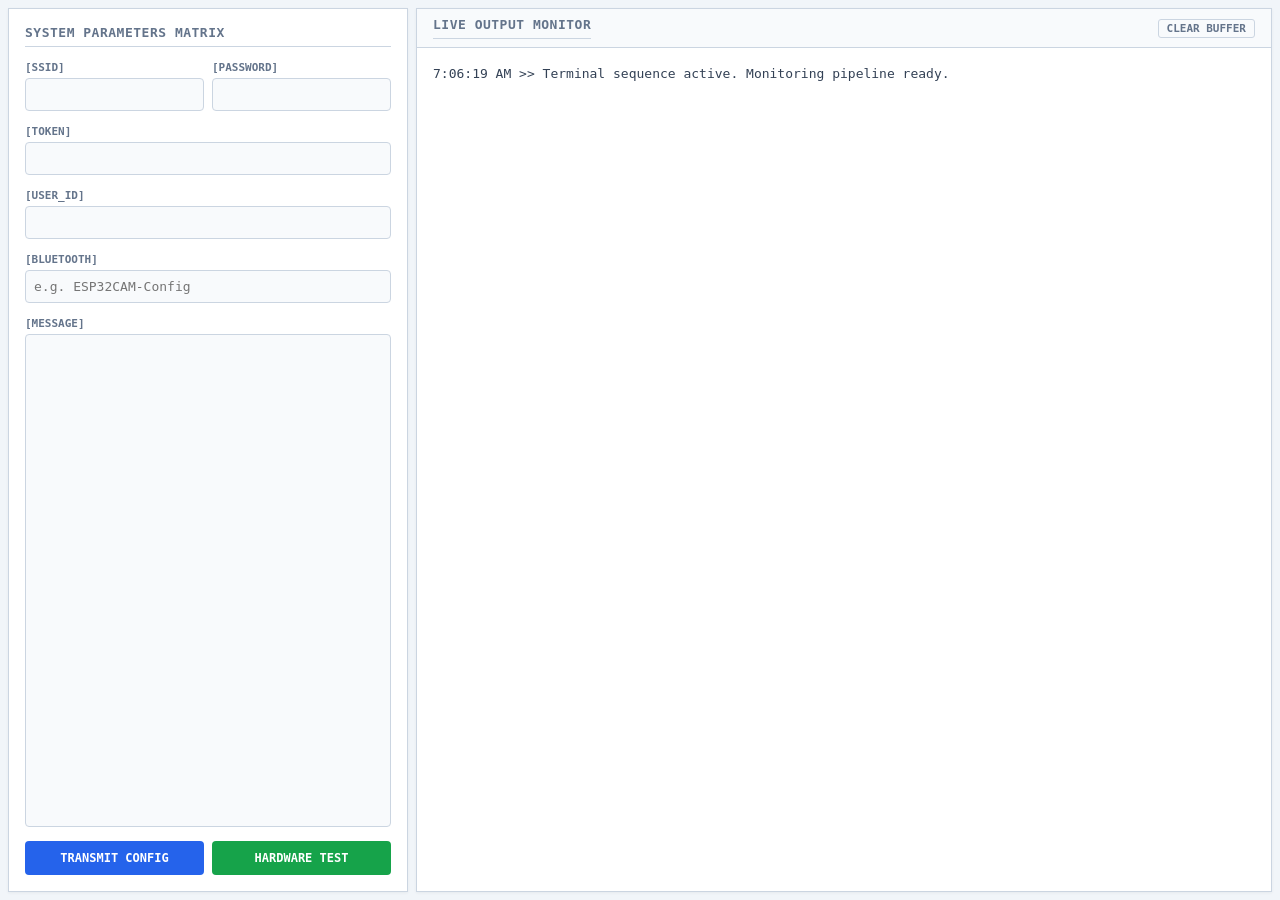
==== index.html @ 389feddd "Implement pipeline lock overlay and button updates Added pipeline lock overlay and updated button st" ====
<!DOCTYPE html>
<html>
<head>
    <title>ESP32-CAM Control Terminal</title>
    <meta name="viewport" content="width=device-width, initial-scale=1">
    <style>
        :root {
            --bg: #f1f5f9;
            --panel: #ffffff;
            --border: #cbd5e1;
            --text: #0f172a;
            --text-muted: #64748b;
            --accent: #2563eb;
            --accent-hover: #1d4ed8;
            --accent-alt: #16a34a;
            --accent-alt-hover: #15803d;
            --input-bg: #f8fafc;
        }
        * { box-sizing: border-box; margin: 0; padding: 0; }
        body { 
            font-family: ui-monospace, SFMono-Regular, Menlo, Consolas, monospace; 
            background: var(--bg); 
            color: var(--text); 
            height: 100vh;
            display: flex;
            flex-direction: column;
            overflow: hidden;
            padding: 8px;
        }
        .workspace { display: flex; flex: 1; gap: 8px; min-height: 0; position: relative; }
        .control-panel {
            width: 400px;
            background: var(--panel);
            border: 1px solid var(--border);
            display: flex;
            flex-direction: column;
            padding: 16px;
            gap: 14px;
            box-shadow: 0 1px 3px rgba(0,0,0,0.05);
            position: relative;
        }
        .monitor-panel {
            flex: 1;
            background: #fafafa;
            border: 1px solid var(--border);
            display: flex;
            flex-direction: column;
            box-shadow: 0 1px 3px rgba(0,0,0,0.05);
        }
        h2 { font-size: 13px; font-weight: bold; letter-spacing: 0.5px; text-transform: uppercase; color: var(--text-muted); border-bottom: 1px solid var(--border); padding-bottom: 6px; }
        .form-group { display: flex; flex-direction: column; gap: 4px; }
        .form-row { display: grid; grid-template-columns: 1fr 1fr; gap: 8px; }
        .button-group { display: grid; grid-template-columns: 1fr 1fr; gap: 8px; margin-top: auto; }
        label { font-size: 11px; color: var(--text-muted); font-weight: bold; }
        input, textarea {
            background: var(--input-bg);
            border: 1px solid var(--border);
            color: #0284c7;
            padding: 8px;
            font-family: inherit;
            font-size: 13px;
            border-radius: 4px;
            width: 100%;
        }
        input:focus, textarea:focus { outline: none; border-color: var(--accent); background: #ffffff; }
        textarea { resize: none; flex: 1; min-height: 70px; }
        button {
            width: 100%;
            padding: 10px;
            font-family: inherit;
            font-size: 12px;
            font-weight: bold;
            cursor: pointer;
            text-transform: uppercase;
            border-radius: 4px;
            border: none;
            color: #ffffff;
            transition: background 0.1s, opacity 0.1s;
        }
        button:disabled { opacity: 0.5; cursor: not-allowed; }
        .btn-primary { background: var(--accent); }
        .btn-primary:hover:not(:disabled) { background: var(--accent-hover); }
        .btn-alt { background: var(--accent-alt); }
        .btn-alt:hover:not(:disabled) { background: var(--accent-alt-hover); }
        .terminal-header {
            background: #f8fafc;
            border-bottom: 1px solid var(--border);
            padding: 8px 16px;
            display: flex;
            justify-content: space-between;
            align-items: center;
        }
        .terminal-log {
            flex: 1;
            padding: 16px;
            overflow-y: auto;
            font-size: 13px;
            line-height: 1.6;
            background: #ffffff;
            color: #334155;
        }
        .clear-btn { background: transparent; border: 1px solid var(--border); color: var(--text-muted); padding: 2px 8px; font-size: 11px; border-radius: 3px; width: auto; }
        .clear-btn:hover { border-color: var(--text); color: var(--text); }

        /* Asynchronous Pipeline Overlay Lock Screen */
        .pipeline-lock-overlay {
            position: absolute;
            top: 0; left: 0; right: 0; bottom: 0;
            background: rgba(15, 23, 42, 0.15);
            backdrop-filter: blur(2px);
            z-index: 50;
            display: none;
            align-items: center;
            justify-content: center;
            border-radius: 4px;
        }
        .spinner-box {
            background: #0f172a;
            color: #38bdf8;
            padding: 16px 24px;
            border-radius: 6px;
            font-size: 12px;
            font-weight: bold;
            box-shadow: 0 4px 12px rgba(0,0,0,0.15);
            border: 1px solid #334155;
            letter-spacing: 0.5px;
        }
    </style>
</head>
<body>

<div class="workspace">
    <div class="pipeline-lock-overlay" id="pipelineLock">
        <div class="spinner-box">PROCEEDING WIRELESS HANDSHAKE...</div>
    </div>

    <div class="control-panel" id="inputContainer">
        <h2>System Parameters Matrix</h2>
        
        <div class="form-row">
            <div class="form-group">
                <label>[SSID]</label>
                <input type="text" id="ssid" autocomplete="off">
            </div>
            <div class="form-group">
                <label>[PASSWORD]</label>
                <input type="password" id="password">
            </div>
        </div>

        <div class="form-group">
            <label>[TOKEN]</label>
            <input type="password" id="token">
        </div>

        <div class="form-group">
            <label>[USER_ID]</label>
            <input type="text" id="user_id" autocomplete="off">
        </div>

        <div class="form-group">
            <label>[BLUETOOTH]</label>
            <input type="text" id="ble_name" placeholder="e.g. ESP32CAM-Config" autocomplete="off">
        </div>

        <div class="form-group" style="flex: 1;">
            <label>[MESSAGE]</label>
            <textarea id="message"></textarea>
        </div>
        
        <div class="button-group">
            <button class="btn-primary" id="btnTx" onclick="sendCredentials()">Transmit Config</button>
            <button class="btn-alt" id="btnTest" onclick="triggerHardwareLineNotify()">Hardware Test</button>
        </div>
    </div>

    <div class="monitor-panel">
        <div class="terminal-header">
            <h2>Live Output Monitor</h2>
            <button class="clear-btn" onclick="clearLog()">Clear Buffer</button>
        </div>
        <div class="terminal-log" id="consoleLog"></div>
    </div>
</div>

<script>
const SERVICE_UUID = "4faac861-11a1-11ee-be56-0242ac120002";
const CONFIG_CHAR_UUID = "4faac862-11a1-11ee-be56-0242ac120002";
const TRIGGER_CHAR_UUID   = "4faac863-11a1-11ee-be56-0242ac120002";

function log(message, type = 'info') {
    const consoleBox = document.getElementById('consoleLog');
    const timestamp = new Date().toLocaleTimeString();
    let prefix = '>> ';
    let color = '#334155';
    
    if (type === 'error') { color = '#dc2626'; prefix = '[ERR] '; }
    if (type === 'warn') { color = '#d97706'; prefix = '[WRN] '; }
    if (type === 'success') { color = '#16a34a'; prefix = '[OK ] '; }
    
    consoleBox.innerHTML += `<span style="color: ${color}">${timestamp} ${prefix}${message}</span><br/>`;
    consoleBox.scrollTop = consoleBox.scrollHeight;
}

function clearLog() { document.getElementById('consoleLog').innerHTML = ''; }

function setInterfaceLock(isLocked) {
    const overlay = document.getElementById('pipelineLock');
    const btnTx = document.getElementById('btnTx');
    const btnTest = document.getElementById('btnTest');
    
    if (isLocked) {
        overlay.style.display = 'flex';
        btnTx.disabled = true;
        btnTest.disabled = true;
    } else {
        overlay.style.display = 'none';
        btnTx.disabled = false;
        btnTest.disabled = false;
    }
}

async function executeBleTransaction(characteristicUuid, payloadString, completionMessage) {
    // Engaging strict pipeline debounce lockout boundary
    setInterfaceLock(true);
    log('Scanning host wireless adapters for advertising target...');
    
    try {
        const device = await navigator.bluetooth.requestDevice({
            filters: [{ services: [SERVICE_UUID] }]
        });
        
        const disconnectHandler = () => { log('Link terminated by hardware window boundary.', 'error'); };
        device.addEventListener('gattserverdisconnected', disconnectHandler);

        log('Initializing session handshake...');
        const server = await device.gatt.connect();
        
        const service = await server.getPrimaryService(SERVICE_UUID);
        const characteristic = await service.getCharacteristic(characteristicUuid);
        
        const encoder = new TextEncoder();
        const payload = encoder.encode(payloadString);
        
        log(`Streaming raw data array payload (${payload.length} bytes)...`);
        await characteristic.writeValue(payload);
        
        log(completionMessage, 'success');
        
        device.removeEventListener('gattserverdisconnected', disconnectHandler);
        await device.gatt.disconnect();
        log('Session closed cleanly.');
    } catch (error) {
        log(`Pipeline exception error: ${error.message}`, 'error');
    } finally {
        // Disengaging pipeline boundary tracking lock
        setInterfaceLock(false);
    }
}

function sendCredentials() {
    const ssid = document.getElementById('ssid').value;
    const pass = document.getElementById('password').value;
    const token = document.getElementById('token').value;
    const userId = document.getElementById('user_id').value;
    const bleName = document.getElementById('ble_name').value;
    const msg = document.getElementById('message').value;

    const rawString = `${ssid},${pass},${token},${userId},${msg},${bleName}`;
    executeBleTransaction(CONFIG_CHAR_UUID, rawString, 'Data transmission complete. Payload verified.');
}

function triggerHardwareLineNotify() {
    executeBleTransaction(TRIGGER_CHAR_UUID, "1", 'Hardware alert pipeline execution command issued.');
}

log('Terminal sequence active. Monitoring pipeline ready.');
</script>
</body>
</html>
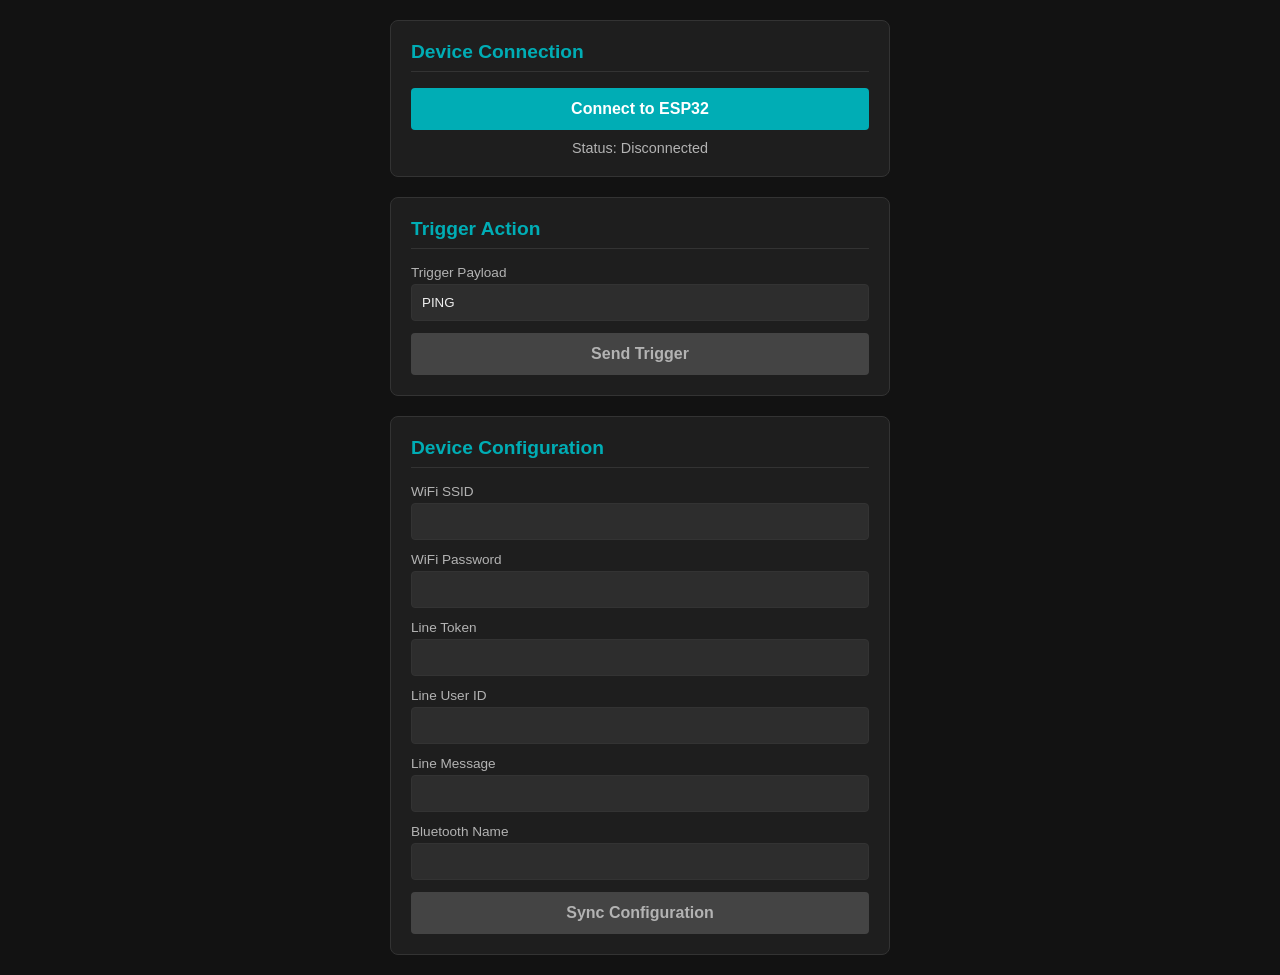
==== commit 9ea9d113: "Update index.html" ====
--- a/index.html
+++ b/index.html
@@ -1,280 +1,40 @@
 <!DOCTYPE html>
-<html>
+<html lang="en">
 <head>
-    <title>ESP32-CAM Control Terminal</title>
-    <meta name="viewport" content="width=device-width, initial-scale=1">
-    <style>
-        :root {
-            --bg: #f1f5f9;
-            --panel: #ffffff;
-            --border: #cbd5e1;
-            --text: #0f172a;
-            --text-muted: #64748b;
-            --accent: #2563eb;
-            --accent-hover: #1d4ed8;
-            --accent-alt: #16a34a;
-            --accent-alt-hover: #15803d;
-            --input-bg: #f8fafc;
-        }
-        * { box-sizing: border-box; margin: 0; padding: 0; }
-        body { 
-            font-family: ui-monospace, SFMono-Regular, Menlo, Consolas, monospace; 
-            background: var(--bg); 
-            color: var(--text); 
-            height: 100vh;
-            display: flex;
-            flex-direction: column;
-            overflow: hidden;
-            padding: 8px;
-        }
-        .workspace { display: flex; flex: 1; gap: 8px; min-height: 0; position: relative; }
-        .control-panel {
-            width: 400px;
-            background: var(--panel);
-            border: 1px solid var(--border);
-            display: flex;
-            flex-direction: column;
-            padding: 16px;
-            gap: 14px;
-            box-shadow: 0 1px 3px rgba(0,0,0,0.05);
-            position: relative;
-        }
-        .monitor-panel {
-            flex: 1;
-            background: #fafafa;
-            border: 1px solid var(--border);
-            display: flex;
-            flex-direction: column;
-            box-shadow: 0 1px 3px rgba(0,0,0,0.05);
-        }
-        h2 { font-size: 13px; font-weight: bold; letter-spacing: 0.5px; text-transform: uppercase; color: var(--text-muted); border-bottom: 1px solid var(--border); padding-bottom: 6px; }
-        .form-group { display: flex; flex-direction: column; gap: 4px; }
-        .form-row { display: grid; grid-template-columns: 1fr 1fr; gap: 8px; }
-        .button-group { display: grid; grid-template-columns: 1fr 1fr; gap: 8px; margin-top: auto; }
-        label { font-size: 11px; color: var(--text-muted); font-weight: bold; }
-        input, textarea {
-            background: var(--input-bg);
-            border: 1px solid var(--border);
-            color: #0284c7;
-            padding: 8px;
-            font-family: inherit;
-            font-size: 13px;
-            border-radius: 4px;
-            width: 100%;
-        }
-        input:focus, textarea:focus { outline: none; border-color: var(--accent); background: #ffffff; }
-        textarea { resize: none; flex: 1; min-height: 70px; }
-        button {
-            width: 100%;
-            padding: 10px;
-            font-family: inherit;
-            font-size: 12px;
-            font-weight: bold;
-            cursor: pointer;
-            text-transform: uppercase;
-            border-radius: 4px;
-            border: none;
-            color: #ffffff;
-            transition: background 0.1s, opacity 0.1s;
-        }
-        button:disabled { opacity: 0.5; cursor: not-allowed; }
-        .btn-primary { background: var(--accent); }
-        .btn-primary:hover:not(:disabled) { background: var(--accent-hover); }
-        .btn-alt { background: var(--accent-alt); }
-        .btn-alt:hover:not(:disabled) { background: var(--accent-alt-hover); }
-        .terminal-header {
-            background: #f8fafc;
-            border-bottom: 1px solid var(--border);
-            padding: 8px 16px;
-            display: flex;
-            justify-content: space-between;
-            align-items: center;
-        }
-        .terminal-log {
-            flex: 1;
-            padding: 16px;
-            overflow-y: auto;
-            font-size: 13px;
-            line-height: 1.6;
-            background: #ffffff;
-            color: #334155;
-        }
-        .clear-btn { background: transparent; border: 1px solid var(--border); color: var(--text-muted); padding: 2px 8px; font-size: 11px; border-radius: 3px; width: auto; }
-        .clear-btn:hover { border-color: var(--text); color: var(--text); }
-
-        /* Asynchronous Pipeline Overlay Lock Screen */
-        .pipeline-lock-overlay {
-            position: absolute;
-            top: 0; left: 0; right: 0; bottom: 0;
-            background: rgba(15, 23, 42, 0.15);
-            backdrop-filter: blur(2px);
-            z-index: 50;
-            display: none;
-            align-items: center;
-            justify-content: center;
-            border-radius: 4px;
-        }
-        .spinner-box {
-            background: #0f172a;
-            color: #38bdf8;
-            padding: 16px 24px;
-            border-radius: 6px;
-            font-size: 12px;
-            font-weight: bold;
-            box-shadow: 0 4px 12px rgba(0,0,0,0.15);
-            border: 1px solid #334155;
-            letter-spacing: 0.5px;
-        }
-    </style>
+    <meta charset="UTF-8">
+    <meta name="viewport" content="width=device-width, initial-scale=1.0">
+    <title>ESP32 BLE Controller</title>
+    <link rel="stylesheet" href="style.css">
 </head>
 <body>
-
-<div class="workspace">
-    <div class="pipeline-lock-overlay" id="pipelineLock">
-        <div class="spinner-box">PROCEEDING WIRELESS HANDSHAKE...</div>
-    </div>
-
-    <div class="control-panel" id="inputContainer">
-        <h2>System Parameters Matrix</h2>
-        
-        <div class="form-row">
-            <div class="form-group">
-                <label>[SSID]</label>
-                <input type="text" id="ssid" autocomplete="off">
-            </div>
-            <div class="form-group">
-                <label>[PASSWORD]</label>
-                <input type="password" id="password">
-            </div>
+    <div class="container">
+        <div class="card">
+            <h2>Device Connection</h2>
+            <button id="connectBtn" class="btn">Connect to ESP32</button>
+            <button id="disconnectBtn" class="btn btn-disconnect" style="display:none;">Disconnect</button>
+            <div id="statusText" class="status">Status: Disconnected</div>
         </div>
 
-        <div class="form-group">
-            <label>[TOKEN]</label>
-            <input type="password" id="token">
+        <div class="card">
+            <h2>Trigger Action</h2>
+            <div class="input-group">
+                <label for="triggerInput">Trigger Payload</label>
+                <input type="text" id="triggerInput" value="PING">
+            </div>
+            <button id="sendTriggerBtn" class="btn" disabled>Send Trigger</button>
         </div>
 
-        <div class="form-group">
-            <label>[USER_ID]</label>
-            <input type="text" id="user_id" autocomplete="off">
-        </div>
-
-        <div class="form-group">
-            <label>[BLUETOOTH]</label>
-            <input type="text" id="ble_name" placeholder="e.g. ESP32CAM-Config" autocomplete="off">
-        </div>
-
-        <div class="form-group" style="flex: 1;">
-            <label>[MESSAGE]</label>
-            <textarea id="message"></textarea>
-        </div>
-        
-        <div class="button-group">
-            <button class="btn-primary" id="btnTx" onclick="sendCredentials()">Transmit Config</button>
-            <button class="btn-alt" id="btnTest" onclick="triggerHardwareLineNotify()">Hardware Test</button>
+        <div class="card">
+            <h2>Device Configuration</h2>
+            <div class="input-group"><label>WiFi SSID</label><input type="text" id="ssid"></div>
+            <div class="input-group"><label>WiFi Password</label><input type="password" id="password"></div>
+            <div class="input-group"><label>Line Token</label><input type="text" id="token"></div>
+            <div class="input-group"><label>Line User ID</label><input type="text" id="userId"></div>
+            <div class="input-group"><label>Line Message</label><input type="text" id="message"></div>
+            <div class="input-group"><label>Bluetooth Name</label><input type="text" id="btName"></div>
+            <button id="sendConfigBtn" class="btn" disabled>Sync Configuration</button>
         </div>
     </div>
-
-    <div class="monitor-panel">
-        <div class="terminal-header">
-            <h2>Live Output Monitor</h2>
-            <button class="clear-btn" onclick="clearLog()">Clear Buffer</button>
-        </div>
-        <div class="terminal-log" id="consoleLog"></div>
-    </div>
-</div>
-
-<script>
-const SERVICE_UUID = "4faac861-11a1-11ee-be56-0242ac120002";
-const CONFIG_CHAR_UUID = "4faac862-11a1-11ee-be56-0242ac120002";
-const TRIGGER_CHAR_UUID   = "4faac863-11a1-11ee-be56-0242ac120002";
-
-function log(message, type = 'info') {
-    const consoleBox = document.getElementById('consoleLog');
-    const timestamp = new Date().toLocaleTimeString();
-    let prefix = '>> ';
-    let color = '#334155';
-    
-    if (type === 'error') { color = '#dc2626'; prefix = '[ERR] '; }
-    if (type === 'warn') { color = '#d97706'; prefix = '[WRN] '; }
-    if (type === 'success') { color = '#16a34a'; prefix = '[OK ] '; }
-    
-    consoleBox.innerHTML += `<span style="color: ${color}">${timestamp} ${prefix}${message}</span><br/>`;
-    consoleBox.scrollTop = consoleBox.scrollHeight;
-}
-
-function clearLog() { document.getElementById('consoleLog').innerHTML = ''; }
-
-function setInterfaceLock(isLocked) {
-    const overlay = document.getElementById('pipelineLock');
-    const btnTx = document.getElementById('btnTx');
-    const btnTest = document.getElementById('btnTest');
-    
-    if (isLocked) {
-        overlay.style.display = 'flex';
-        btnTx.disabled = true;
-        btnTest.disabled = true;
-    } else {
-        overlay.style.display = 'none';
-        btnTx.disabled = false;
-        btnTest.disabled = false;
-    }
-}
-
-async function executeBleTransaction(characteristicUuid, payloadString, completionMessage) {
-    // Engaging strict pipeline debounce lockout boundary
-    setInterfaceLock(true);
-    log('Scanning host wireless adapters for advertising target...');
-    
-    try {
-        const device = await navigator.bluetooth.requestDevice({
-            filters: [{ services: [SERVICE_UUID] }]
-        });
-        
-        const disconnectHandler = () => { log('Link terminated by hardware window boundary.', 'error'); };
-        device.addEventListener('gattserverdisconnected', disconnectHandler);
-
-        log('Initializing session handshake...');
-        const server = await device.gatt.connect();
-        
-        const service = await server.getPrimaryService(SERVICE_UUID);
-        const characteristic = await service.getCharacteristic(characteristicUuid);
-        
-        const encoder = new TextEncoder();
-        const payload = encoder.encode(payloadString);
-        
-        log(`Streaming raw data array payload (${payload.length} bytes)...`);
-        await characteristic.writeValue(payload);
-        
-        log(completionMessage, 'success');
-        
-        device.removeEventListener('gattserverdisconnected', disconnectHandler);
-        await device.gatt.disconnect();
-        log('Session closed cleanly.');
-    } catch (error) {
-        log(`Pipeline exception error: ${error.message}`, 'error');
-    } finally {
-        // Disengaging pipeline boundary tracking lock
-        setInterfaceLock(false);
-    }
-}
-
-function sendCredentials() {
-    const ssid = document.getElementById('ssid').value;
-    const pass = document.getElementById('password').value;
-    const token = document.getElementById('token').value;
-    const userId = document.getElementById('user_id').value;
-    const bleName = document.getElementById('ble_name').value;
-    const msg = document.getElementById('message').value;
-
-    const rawString = `${ssid},${pass},${token},${userId},${msg},${bleName}`;
-    executeBleTransaction(CONFIG_CHAR_UUID, rawString, 'Data transmission complete. Payload verified.');
-}
-
-function triggerHardwareLineNotify() {
-    executeBleTransaction(TRIGGER_CHAR_UUID, "1", 'Hardware alert pipeline execution command issued.');
-}
-
-log('Terminal sequence active. Monitoring pipeline ready.');
-</script>
+    <script src="app.js"></script>
 </body>
 </html>
--- a/style.css
+++ b/style.css
@@ -0,0 +1,96 @@
+:root {
+    --bg-color: #121212;
+    --card-bg: #1e1e1e;
+    --accent: #00adb5;
+    --text: #eeeeee;
+    --text-dim: #b3b3b3;
+    --border: #333333;
+}
+
+body {
+    font-family: -apple-system, BlinkMacSystemFont, "Segoe UI", Roboto, sans-serif;
+    background-color: var(--bg-color);
+    color: var(--text);
+    margin: 0;
+    padding: 20px;
+    display: flex;
+    justify-content: center;
+}
+
+.container {
+    width: 100%;
+    max-width: 500px;
+    display: flex;
+    flex-direction: column;
+    gap: 20px;
+}
+
+.card {
+    background: var(--card-bg);
+    border: 1px solid var(--border);
+    border-radius: 8px;
+    padding: 20px;
+}
+
+h2 {
+    margin-top: 0;
+    color: var(--accent);
+    font-size: 1.2rem;
+    border-bottom: 1px solid var(--border);
+    padding-bottom: 8px;
+}
+
+.btn {
+    background-color: var(--accent);
+    color: #fff;
+    border: none;
+    padding: 12px;
+    border-radius: 4px;
+    font-weight: bold;
+    cursor: pointer;
+    width: 100%;
+    font-size: 1rem;
+}
+
+.btn:disabled {
+    background-color: #444;
+    color: var(--text-dim);
+    cursor: not-allowed;
+}
+
+.btn-disconnect {
+    background-color: #cf6679;
+    margin-top: 10px;
+}
+
+.input-group {
+    margin-bottom: 12px;
+}
+
+label {
+    display: block;
+    font-size: 0.85rem;
+    color: var(--text-dim);
+    margin-bottom: 4px;
+}
+
+input {
+    width: 100%;
+    padding: 10px;
+    background: #2d2d2d;
+    border: 1px solid var(--border);
+    color: var(--text);
+    border-radius: 4px;
+    box-sizing: border-box;
+}
+
+input:focus {
+    outline: 1px solid var(--accent);
+}
+
+.status {
+    font-size: 0.9rem;
+    color: var(--text-dim);
+    text-align: center;
+    margin-top: 10px;
+}
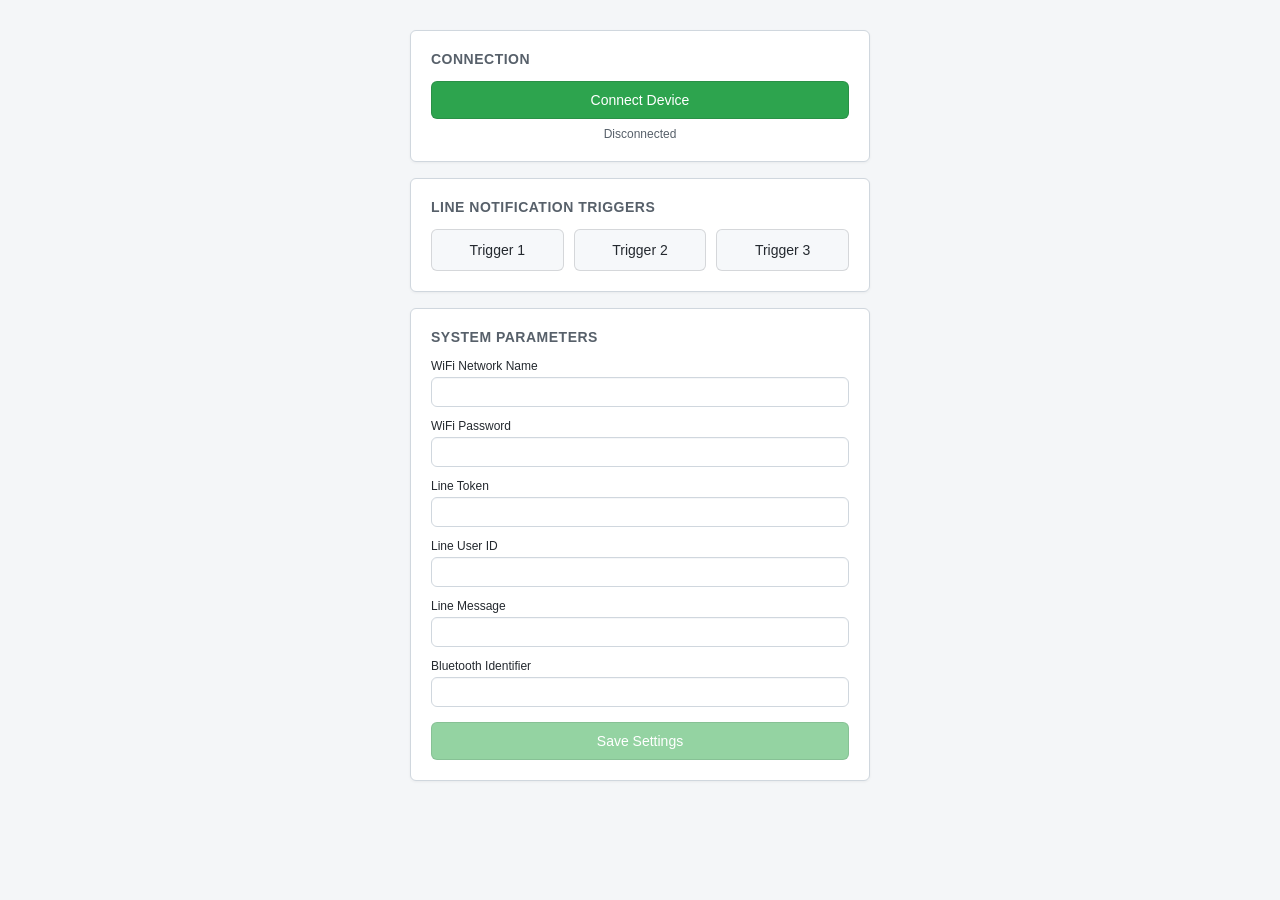
==== commit 434425d9: "Add files via upload" ====
--- a/index.html
+++ b/index.html
@@ -1,40 +1,40 @@
-<!DOCTYPE html>
-<html lang="en">
-<head>
-    <meta charset="UTF-8">
-    <meta name="viewport" content="width=device-width, initial-scale=1.0">
-    <title>ESP32 BLE Controller</title>
-    <link rel="stylesheet" href="style.css">
-</head>
-<body>
-    <div class="container">
-        <div class="card">
-            <h2>Device Connection</h2>
-            <button id="connectBtn" class="btn">Connect to ESP32</button>
-            <button id="disconnectBtn" class="btn btn-disconnect" style="display:none;">Disconnect</button>
-            <div id="statusText" class="status">Status: Disconnected</div>
-        </div>
-
-        <div class="card">
-            <h2>Trigger Action</h2>
-            <div class="input-group">
-                <label for="triggerInput">Trigger Payload</label>
-                <input type="text" id="triggerInput" value="PING">
-            </div>
-            <button id="sendTriggerBtn" class="btn" disabled>Send Trigger</button>
-        </div>
-
-        <div class="card">
-            <h2>Device Configuration</h2>
-            <div class="input-group"><label>WiFi SSID</label><input type="text" id="ssid"></div>
-            <div class="input-group"><label>WiFi Password</label><input type="password" id="password"></div>
-            <div class="input-group"><label>Line Token</label><input type="text" id="token"></div>
-            <div class="input-group"><label>Line User ID</label><input type="text" id="userId"></div>
-            <div class="input-group"><label>Line Message</label><input type="text" id="message"></div>
-            <div class="input-group"><label>Bluetooth Name</label><input type="text" id="btName"></div>
-            <button id="sendConfigBtn" class="btn" disabled>Sync Configuration</button>
-        </div>
-    </div>
-    <script src="app.js"></script>
-</body>
-</html>
+<!DOCTYPE html>
+<html lang="en">
+<head>
+    <meta charset="UTF-8">
+    <meta name="viewport" content="width=device-width, initial-scale=1.0">
+    <title>ESP32 BLE Management</title>
+    <link rel="stylesheet" href="style.css">
+</head>
+<body>
+    <div class="panel">
+        <section class="section">
+            <h2>Connection</h2>
+            <button id="connectBtn" class="action-btn">Connect Device</button>
+            <button id="disconnectBtn" class="action-btn cancel-btn" style="display:none;">Disconnect</button>
+            <p id="statusText" class="status-info">Disconnected</p>
+        </section>
+
+        <section class="section">
+            <h2>Line Notification Triggers</h2>
+            <div class="trigger-grid">
+                <button class="trigger-btn" onclick="sendTriggerValue('1')">Trigger 1</button>
+                <button class="trigger-btn" onclick="sendTriggerValue('2')">Trigger 2</button>
+                <button class="trigger-btn" onclick="sendTriggerValue('3')">Trigger 3</button>
+            </div>
+        </section>
+
+        <section class="section">
+            <h2>System Parameters</h2>
+            <div class="field"><label>WiFi Network Name</label><input type="text" id="ssid"></div>
+            <div class="field"><label>WiFi Password</label><input type="password" id="password"></div>
+            <div class="field"><label>Line Token</label><input type="text" id="token"></div>
+            <div class="field"><label>Line User ID</label><input type="text" id="userId"></div>
+            <div class="field"><label>Line Message</label><input type="text" id="message"></div>
+            <div class="field"><label>Bluetooth Identifier</label><input type="text" id="btName"></div>
+            <button id="sendConfigBtn" class="action-btn" style="margin-top: 15px;" disabled>Save Settings</button>
+        </section>
+    </div>
+    <script src="app.js"></script>
+</body>
+</html>
--- a/style.css
+++ b/style.css
@@ -1,96 +1,128 @@
-:root {
-    --bg-color: #121212;
-    --card-bg: #1e1e1e;
-    --accent: #00adb5;
-    --text: #eeeeee;
-    --text-dim: #b3b3b3;
-    --border: #333333;
-}
-
 body {
-    font-family: -apple-system, BlinkMacSystemFont, "Segoe UI", Roboto, sans-serif;
-    background-color: var(--bg-color);
-    color: var(--text);
+    font-family: -apple-system, BlinkMacSystemFont, "Segoe UI", Helvetica, Arial, sans-serif;
+    background-color: #f4f6f8;
+    color: #24292f;
     margin: 0;
-    padding: 20px;
+    padding: 30px 15px;
     display: flex;
     justify-content: center;
 }
 
-.container {
+.panel {
     width: 100%;
-    max-width: 500px;
+    max-width: 460px;
     display: flex;
     flex-direction: column;
-    gap: 20px;
+    gap: 16px;
 }
 
-.card {
-    background: var(--card-bg);
-    border: 1px solid var(--border);
-    border-radius: 8px;
+.section {
+    background: #ffffff;
+    border: 1px solid #d0d7de;
+    border-radius: 6px;
     padding: 20px;
+    box-shadow: 0 1px 3px rgba(0,0,0,0.05);
 }
 
 h2 {
-    margin-top: 0;
-    color: var(--accent);
-    font-size: 1.2rem;
-    border-bottom: 1px solid var(--border);
-    padding-bottom: 8px;
+    margin: 0 0 14px 0;
+    font-size: 14px;
+    font-weight: 600;
+    color: #57606a;
+    text-transform: uppercase;
+    letter-spacing: 0.5px;
 }
 
-.btn {
-    background-color: var(--accent);
-    color: #fff;
-    border: none;
-    padding: 12px;
-    border-radius: 4px;
-    font-weight: bold;
+.action-btn, .trigger-btn {
+    font-family: inherit;
+    font-size: 14px;
+    font-weight: 500;
+    border: 1px solid rgba(27,31,36,0.15);
+    border-radius: 6px;
     cursor: pointer;
-    width: 100%;
-    font-size: 1rem;
+    transition: background-color 0.1s;
 }
 
-.btn:disabled {
-    background-color: #444;
-    color: var(--text-dim);
+.action-btn {
+    background-color: #2da44e;
+    color: #ffffff;
+    padding: 10px 16px;
+    width: 100%;
+}
+
+.action-btn:hover:not(:disabled) {
+    background-color: #2c974b;
+}
+
+.action-btn:disabled {
+    background-color: #94d3a2;
+    border-color: rgba(27,31,36,0.1);
     cursor: not-allowed;
 }
 
-.btn-disconnect {
-    background-color: #cf6679;
-    margin-top: 10px;
+.cancel-btn {
+    background-color: #f6f8fa;
+    color: #cf222e;
 }
 
-.input-group {
+.cancel-btn:hover {
+    background-color: #f3f4f6;
+}
+
+.trigger-grid {
+    display: grid;
+    grid-template-columns: repeat(3, 1fr);
+    gap: 10px;
+}
+
+.trigger-btn {
+    background-color: #f6f8fa;
+    color: #24292f;
+    padding: 12px 0;
+    text-align: center;
+}
+
+.trigger-btn:hover {
+    background-color: #aeb5bc2e;
+}
+
+.field {
     margin-bottom: 12px;
+}
+
+.field:last-of-type {
+    margin-bottom: 0;
 }
 
 label {
     display: block;
-    font-size: 0.85rem;
-    color: var(--text-dim);
+    font-size: 12px;
+    font-weight: 500;
     margin-bottom: 4px;
+    color: #24292f;
 }
 
 input {
     width: 100%;
-    padding: 10px;
-    background: #2d2d2d;
-    border: 1px solid var(--border);
-    color: var(--text);
-    border-radius: 4px;
+    padding: 6px 12px;
+    font-size: 14px;
+    background-color: #ffffff;
+    border: 1px solid #d0d7de;
+    border-radius: 6px;
+    color: #24292f;
     box-sizing: border-box;
+    box-shadow: inset 0 1px 0 rgba(208,215,222,0.2);
 }
 
 input:focus {
-    outline: 1px solid var(--accent);
+    border-color: #0969da;
+    outline: none;
+    box-shadow: 0 0 0 3px rgba(9,105,218,0.3);
 }
 
-.status {
-    font-size: 0.9rem;
-    color: var(--text-dim);
+.status-info {
+    font-size: 12px;
+    color: #57606a;
+    margin: 8px 0 0 0;
     text-align: center;
-    margin-top: 10px;
 }
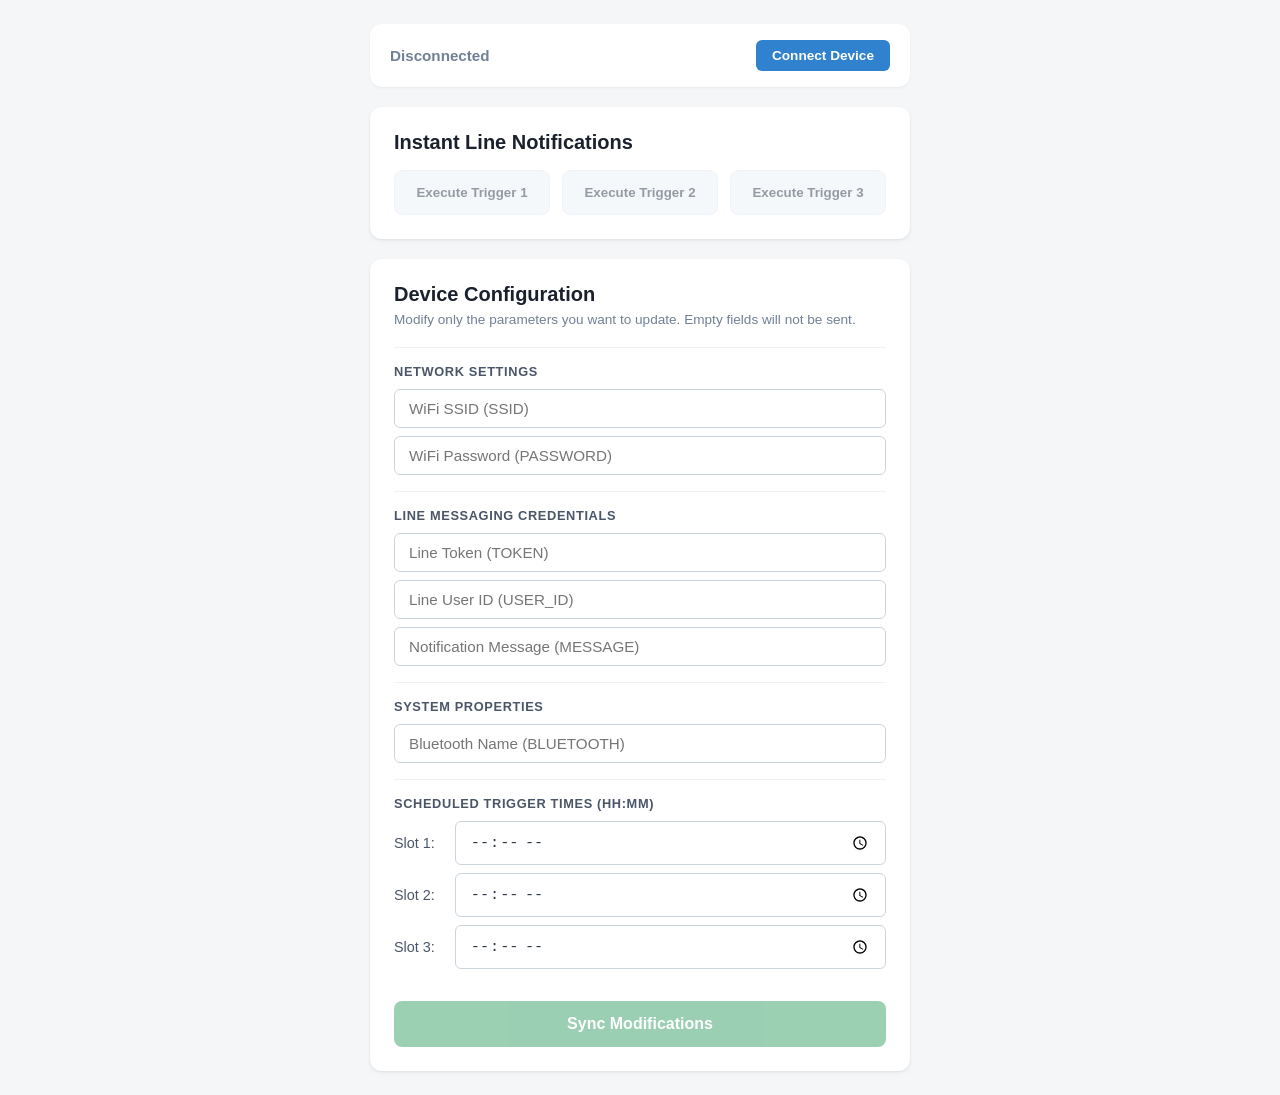
==== commit 267422f5: "Add files via upload" ====
--- a/index.html
+++ b/index.html
@@ -3,37 +3,57 @@
 <head>
     <meta charset="UTF-8">
     <meta name="viewport" content="width=device-width, initial-scale=1.0">
-    <title>ESP32 BLE Management</title>
+    <title>Device Control Panel</title>
     <link rel="stylesheet" href="style.css">
 </head>
 <body>
-    <div class="panel">
-        <section class="section">
-            <h2>Connection</h2>
-            <button id="connectBtn" class="action-btn">Connect Device</button>
-            <button id="disconnectBtn" class="action-btn cancel-btn" style="display:none;">Disconnect</button>
-            <p id="statusText" class="status-info">Disconnected</p>
-        </section>
+    <div class="app-container">
+        <div class="status-bar">
+            <span id="statusText">Disconnected</span>
+            <button id="connectBtn" class="action-btn connect">Connect Device</button>
+            <button id="disconnectBtn" class="action-btn disconnect" style="display:none;">Disconnect</button>
+        </div>
 
-        <section class="section">
-            <h2>Line Notification Triggers</h2>
+        <div class="panel-card">
+            <h2>Instant Line Notifications</h2>
             <div class="trigger-grid">
-                <button class="trigger-btn" onclick="sendTriggerValue('1')">Trigger 1</button>
-                <button class="trigger-btn" onclick="sendTriggerValue('2')">Trigger 2</button>
-                <button class="trigger-btn" onclick="sendTriggerValue('3')">Trigger 3</button>
+                <button class="trigger-btn" data-trigger="1">Execute Trigger 1</button>
+                <button class="trigger-btn" data-trigger="2">Execute Trigger 2</button>
+                <button class="trigger-btn" data-trigger="3">Execute Trigger 3</button>
             </div>
-        </section>
+        </div>
 
-        <section class="section">
-            <h2>System Parameters</h2>
-            <div class="field"><label>WiFi Network Name</label><input type="text" id="ssid"></div>
-            <div class="field"><label>WiFi Password</label><input type="password" id="password"></div>
-            <div class="field"><label>Line Token</label><input type="text" id="token"></div>
-            <div class="field"><label>Line User ID</label><input type="text" id="userId"></div>
-            <div class="field"><label>Line Message</label><input type="text" id="message"></div>
-            <div class="field"><label>Bluetooth Identifier</label><input type="text" id="btName"></div>
-            <button id="sendConfigBtn" class="action-btn" style="margin-top: 15px;" disabled>Save Settings</button>
-        </section>
+        <div class="panel-card">
+            <h2>Device Configuration</h2>
+            <p class="section-desc">Modify only the parameters you want to update. Empty fields will not be sent.</p>
+            
+            <div class="field-group">
+                <label>Network Settings</label>
+                <input type="text" id="cfg_SSID" placeholder="WiFi SSID (SSID)">
+                <input type="password" id="cfg_PASSWORD" placeholder="WiFi Password (PASSWORD)">
+            </div>
+
+            <div class="field-group">
+                <label>Line Messaging Credentials</label>
+                <input type="text" id="cfg_TOKEN" placeholder="Line Token (TOKEN)">
+                <input type="text" id="cfg_USER_ID" placeholder="Line User ID (USER_ID)">
+                <input type="text" id="cfg_MESSAGE" placeholder="Notification Message (MESSAGE)">
+            </div>
+
+            <div class="field-group">
+                <label>System Properties</label>
+                <input type="text" id="cfg_BLUETOOTH" placeholder="Bluetooth Name (BLUETOOTH)">
+            </div>
+
+            <div class="field-group">
+                <label>Scheduled Trigger Times (HH:MM)</label>
+                <div class="time-row"><span>Slot 1:</span><input type="time" id="cfg_TIME_1"></div>
+                <div class="time-row"><span>Slot 2:</span><input type="time" id="cfg_TIME_2"></div>
+                <div class="time-row"><span>Slot 3:</span><input type="time" id="cfg_TIME_3"></div>
+            </div>
+
+            <button id="syncBtn" class="submit-btn" disabled>Sync Modifications</button>
+        </div>
     </div>
     <script src="app.js"></script>
 </body>
--- a/style.css
+++ b/style.css
@@ -1,128 +1,154 @@
 body {
-    font-family: -apple-system, BlinkMacSystemFont, "Segoe UI", Helvetica, Arial, sans-serif;
+    margin: 0;
+    padding: 24px;
     background-color: #f4f6f8;
-    color: #24292f;
-    margin: 0;
-    padding: 30px 15px;
-    display: flex;
-    justify-content: center;
+    color: #2d3748;
+    font-family: -apple-system, BlinkMacSystemFont, "Segoe UI", Roboto, Helvetica, Arial, sans-serif;
 }
 
-.panel {
-    width: 100%;
-    max-width: 460px;
+.app-container {
+    max-width: 540px;
+    margin: 0 auto;
     display: flex;
     flex-direction: column;
-    gap: 16px;
+    gap: 20px;
 }
 
-.section {
+.status-bar {
     background: #ffffff;
-    border: 1px solid #d0d7de;
-    border-radius: 6px;
-    padding: 20px;
+    padding: 16px 20px;
+    border-radius: 12px;
     box-shadow: 0 1px 3px rgba(0,0,0,0.05);
+    display: flex;
+    justify-content: space-between;
+    align-items: center;
+    font-weight: 600;
+    font-size: 0.95rem;
+}
+
+#statusText {
+    color: #718096;
+}
+
+.panel-card {
+    background: #ffffff;
+    border-radius: 12px;
+    padding: 24px;
+    box-shadow: 0 4px 6px rgba(0,0,0,0.02), 0 1px 3px rgba(0,0,0,0.08);
 }
 
 h2 {
-    margin: 0 0 14px 0;
-    font-size: 14px;
-    font-weight: 600;
-    color: #57606a;
-    text-transform: uppercase;
-    letter-spacing: 0.5px;
+    margin: 0 0 6px 0;
+    font-size: 1.25rem;
+    font-weight: 700;
+    color: #1a202c;
 }
 
-.action-btn, .trigger-btn {
-    font-family: inherit;
-    font-size: 14px;
-    font-weight: 500;
-    border: 1px solid rgba(27,31,36,0.15);
-    border-radius: 6px;
-    cursor: pointer;
-    transition: background-color 0.1s;
+.section-desc {
+    margin: 0 0 20px 0;
+    font-size: 0.85rem;
+    color: #718096;
 }
 
 .action-btn {
-    background-color: #2da44e;
-    color: #ffffff;
-    padding: 10px 16px;
-    width: 100%;
+    padding: 8px 16px;
+    border-radius: 6px;
+    font-weight: 600;
+    border: none;
+    cursor: pointer;
+    font-size: 0.85rem;
 }
 
-.action-btn:hover:not(:disabled) {
-    background-color: #2c974b;
-}
-
-.action-btn:disabled {
-    background-color: #94d3a2;
-    border-color: rgba(27,31,36,0.1);
-    cursor: not-allowed;
-}
-
-.cancel-btn {
-    background-color: #f6f8fa;
-    color: #cf222e;
-}
-
-.cancel-btn:hover {
-    background-color: #f3f4f6;
-}
+.connect { background-color: #3182ce; color: #ffffff; }
+.disconnect { background-color: #e53e3e; color: #ffffff; }
 
 .trigger-grid {
     display: grid;
     grid-template-columns: repeat(3, 1fr);
-    gap: 10px;
+    gap: 12px;
+    margin-top: 16px;
 }
 
 .trigger-btn {
-    background-color: #f6f8fa;
-    color: #24292f;
-    padding: 12px 0;
-    text-align: center;
+    background: #edf2f7;
+    border: 1px solid #e2e8f0;
+    color: #2d3748;
+    padding: 14px;
+    border-radius: 8px;
+    font-weight: 600;
+    cursor: pointer;
+    transition: all 0.15s ease;
 }
 
 .trigger-btn:hover {
-    background-color: #aeb5bc2e;
+    background: #e2e8f0;
+    border-color: #cbd5e0;
 }
 
-.field {
-    margin-bottom: 12px;
+.field-group {
+    border-top: 1px solid #edf2f7;
+    padding-top: 16px;
+    margin-top: 16px;
 }
 
-.field:last-of-type {
+.field-group label {
+    display: block;
+    font-size: 0.8rem;
+    font-weight: 700;
+    text-transform: uppercase;
+    letter-spacing: 0.05em;
+    color: #4a5568;
+    margin-bottom: 10px;
+}
+
+input[type="text"], input[type="password"], input[type="time"] {
+    width: 100%;
+    padding: 10px 14px;
+    margin-bottom: 8px;
+    border: 1px solid #cbd5e0;
+    border-radius: 6px;
+    background-color: #fff;
+    color: #2d3748;
+    box-sizing: border-box;
+    font-size: 0.95rem;
+}
+
+input:last-child {
     margin-bottom: 0;
 }
 
-label {
-    display: block;
-    font-size: 12px;
-    font-weight: 500;
-    margin-bottom: 4px;
-    color: #24292f;
+input:focus {
+    outline: none;
+    border-color: #3182ce;
+    box-shadow: 0 0 0 3px rgba(49, 130, 206, 0.15);
 }
 
-input {
-    width: 100%;
-    padding: 6px 12px;
-    font-size: 14px;
-    background-color: #ffffff;
-    border: 1px solid #d0d7de;
-    border-radius: 6px;
-    color: #24292f;
-    box-sizing: border-box;
-    box-shadow: inset 0 1px 0 rgba(208,215,222,0.2);
+.time-row {
+    display: flex;
+    align-items: center;
+    margin-bottom: 8px;
 }
 
-input:focus {
-    border-color: #0969da;
-    outline: none;
-    box-shadow: 0 0 0 3px rgba(9,105,218,0.3);
+.time-row span {
+    width: 70px;
+    font-size: 0.9rem;
+    color: #4a5568;
 }
 
-.status-info {
-    font-size: 12px;
-    color: #57606a;
-    margin: 8px 0 0 0;
-    text-align: center;
+.submit-btn {
+    width: 100%;
+    background-color: #38a169;
+    color: white;
+    border: none;
+    padding: 14px;
+    border-radius: 8px;
+    font-weight: 700;
+    font-size: 1rem;
+    cursor: pointer;
+    margin-top: 24px;
+}
+
+.submit-btn:disabled, .trigger-btn:disabled {
+    opacity: 0.5;
+    cursor: not-allowed;
 }
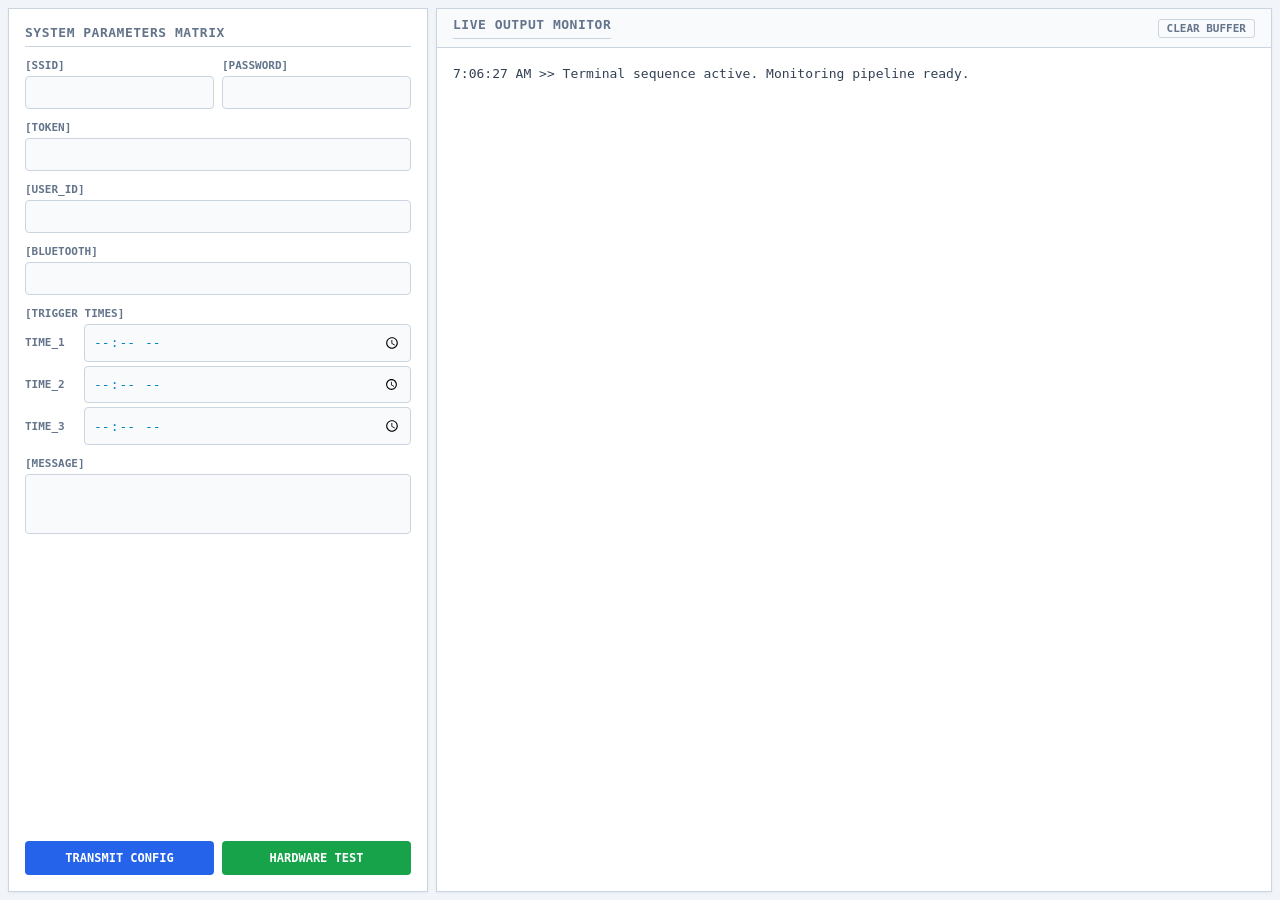
==== commit f81722e8: "Add files via upload" ====
--- a/index.html
+++ b/index.html
@@ -1,60 +1,73 @@
 <!DOCTYPE html>
-<html lang="en">
+<html>
 <head>
-    <meta charset="UTF-8">
-    <meta name="viewport" content="width=device-width, initial-scale=1.0">
-    <title>Device Control Panel</title>
+    <title>ESP32 Control Terminal</title>
+    <meta name="viewport" content="width=device-width, initial-scale=1">
     <link rel="stylesheet" href="style.css">
 </head>
 <body>
-    <div class="app-container">
-        <div class="status-bar">
-            <span id="statusText">Disconnected</span>
-            <button id="connectBtn" class="action-btn connect">Connect Device</button>
-            <button id="disconnectBtn" class="action-btn disconnect" style="display:none;">Disconnect</button>
-        </div>
 
-        <div class="panel-card">
-            <h2>Instant Line Notifications</h2>
-            <div class="trigger-grid">
-                <button class="trigger-btn" data-trigger="1">Execute Trigger 1</button>
-                <button class="trigger-btn" data-trigger="2">Execute Trigger 2</button>
-                <button class="trigger-btn" data-trigger="3">Execute Trigger 3</button>
+<div class="workspace">
+    <div class="pipeline-lock-overlay" id="pipelineLock">
+        <div class="spinner-box">PROCEEDING WIRELESS HANDSHAKE...</div>
+    </div>
+
+    <div class="control-panel" id="inputContainer">
+        <h2>System Parameters Matrix</h2>
+        
+        <div class="form-row">
+            <div class="form-group">
+                <label>[SSID]</label>
+                <input type="text" id="ssid" autocomplete="off">
+            </div>
+            <div class="form-group">
+                <label>[PASSWORD]</label>
+                <input type="password" id="password">
             </div>
         </div>
 
-        <div class="panel-card">
-            <h2>Device Configuration</h2>
-            <p class="section-desc">Modify only the parameters you want to update. Empty fields will not be sent.</p>
-            
-            <div class="field-group">
-                <label>Network Settings</label>
-                <input type="text" id="cfg_SSID" placeholder="WiFi SSID (SSID)">
-                <input type="password" id="cfg_PASSWORD" placeholder="WiFi Password (PASSWORD)">
-            </div>
+        <div class="form-group">
+            <label>[TOKEN]</label>
+            <input type="password" id="token">
+        </div>
 
-            <div class="field-group">
-                <label>Line Messaging Credentials</label>
-                <input type="text" id="cfg_TOKEN" placeholder="Line Token (TOKEN)">
-                <input type="text" id="cfg_USER_ID" placeholder="Line User ID (USER_ID)">
-                <input type="text" id="cfg_MESSAGE" placeholder="Notification Message (MESSAGE)">
-            </div>
+        <div class="form-group">
+            <label>[USER_ID]</label>
+            <input type="text" id="user_id" autocomplete="off">
+        </div>
 
-            <div class="field-group">
-                <label>System Properties</label>
-                <input type="text" id="cfg_BLUETOOTH" placeholder="Bluetooth Name (BLUETOOTH)">
-            </div>
+        <div class="form-group">
+            <label>[BLUETOOTH]</label>
+            <input type="text" id="ble_name" autocomplete="off">
+        </div>
 
-            <div class="field-group">
-                <label>Scheduled Trigger Times (HH:MM)</label>
-                <div class="time-row"><span>Slot 1:</span><input type="time" id="cfg_TIME_1"></div>
-                <div class="time-row"><span>Slot 2:</span><input type="time" id="cfg_TIME_2"></div>
-                <div class="time-row"><span>Slot 3:</span><input type="time" id="cfg_TIME_3"></div>
-            </div>
+        <div class="form-group">
+            <label>[TRIGGER TIMES]</label>
+            <div class="time-row"><label>TIME_1</label><input type="time" id="time_1"></div>
+            <div class="time-row"><label>TIME_2</label><input type="time" id="time_2"></div>
+            <div class="time-row"><label>TIME_3</label><input type="time" id="time_3"></div>
+        </div>
 
-            <button id="syncBtn" class="submit-btn" disabled>Sync Modifications</button>
+        <div class="form-group">
+            <label>[MESSAGE]</label>
+            <textarea id="message"></textarea>
+        </div>
+        
+        <div class="button-group">
+            <button class="btn-primary" id="btnTx" onclick="sendActiveConfig()">Transmit Config</button>
+            <button class="btn-alt" id="btnTest" onclick="triggerHardwareLineNotify()">Hardware Test</button>
         </div>
     </div>
-    <script src="app.js"></script>
+
+    <div class="monitor-panel">
+        <div class="terminal-header">
+            <h2>Live Output Monitor</h2>
+            <button class="clear-btn" onclick="clearLog()">Clear Buffer</button>
+        </div>
+        <div class="terminal-log" id="consoleLog"></div>
+    </div>
+</div>
+
+<script src="app.js"></script>
 </body>
 </html>
--- a/style.css
+++ b/style.css
@@ -1,154 +1,122 @@
-body {
-    margin: 0;
-    padding: 24px;
-    background-color: #f4f6f8;
-    color: #2d3748;
-    font-family: -apple-system, BlinkMacSystemFont, "Segoe UI", Roboto, Helvetica, Arial, sans-serif;
+:root {
+    --bg: #f1f5f9;
+    --panel: #ffffff;
+    --border: #cbd5e1;
+    --text: #0f172a;
+    --text-muted: #64748b;
+    --accent: #2563eb;
+    --accent-hover: #1d4ed8;
+    --accent-alt: #16a34a;
+    --accent-alt-hover: #15803d;
+    --input-bg: #f8fafc;
 }
-
-.app-container {
-    max-width: 540px;
-    margin: 0 auto;
+* { box-sizing: border-box; margin: 0; padding: 0; }
+body { 
+    font-family: ui-monospace, SFMono-Regular, Menlo, Consolas, monospace; 
+    background: var(--bg); 
+    color: var(--text); 
+    height: 100vh;
     display: flex;
     flex-direction: column;
-    gap: 20px;
+    overflow: hidden;
+    padding: 8px;
 }
-
-.status-bar {
-    background: #ffffff;
-    padding: 16px 20px;
-    border-radius: 12px;
+.workspace { display: flex; flex: 1; gap: 8px; min-height: 0; position: relative; }
+.control-panel {
+    width: 420px;
+    background: var(--panel);
+    border: 1px solid var(--border);
+    display: flex;
+    flex-direction: column;
+    padding: 16px;
+    gap: 12px;
     box-shadow: 0 1px 3px rgba(0,0,0,0.05);
+    position: relative;
+    overflow-y: auto;
+}
+.monitor-panel {
+    flex: 1;
+    background: #fafafa;
+    border: 1px solid var(--border);
+    display: flex;
+    flex-direction: column;
+    box-shadow: 0 1px 3px rgba(0,0,0,0.05);
+}
+h2 { font-size: 13px; font-weight: bold; letter-spacing: 0.5px; text-transform: uppercase; color: var(--text-muted); border-bottom: 1px solid var(--border); padding-bottom: 6px; }
+.form-group { display: flex; flex-direction: column; gap: 4px; }
+.form-row { display: grid; grid-template-columns: 1fr 1fr; gap: 8px; }
+.time-row { display: grid; grid-template-columns: 55px 1fr; align-items: center; gap: 4px; }
+.button-group { display: grid; grid-template-columns: 1fr 1fr; gap: 8px; margin-top: auto; padding-top: 12px; }
+label { font-size: 11px; color: var(--text-muted); font-weight: bold; }
+input, textarea {
+    background: var(--input-bg);
+    border: 1px solid var(--border);
+    color: #0284c7;
+    padding: 8px;
+    font-family: inherit;
+    font-size: 13px;
+    border-radius: 4px;
+    width: 100%;
+}
+input:focus, textarea:focus { outline: none; border-color: var(--accent); background: #ffffff; }
+textarea { resize: none; min-height: 60px; }
+button {
+    width: 100%;
+    padding: 10px;
+    font-family: inherit;
+    font-size: 12px;
+    font-weight: bold;
+    cursor: pointer;
+    text-transform: uppercase;
+    border-radius: 4px;
+    border: none;
+    color: #ffffff;
+    transition: background 0.1s, opacity 0.1s;
+}
+button:disabled { opacity: 0.5; cursor: not-allowed; }
+.btn-primary { background: var(--accent); }
+.btn-primary:hover:not(:disabled) { background: var(--accent-hover); }
+.btn-alt { background: var(--accent-alt); }
+.btn-alt:hover:not(:disabled) { background: var(--accent-alt-hover); }
+.terminal-header {
+    background: #f8fafc;
+    border-bottom: 1px solid var(--border);
+    padding: 8px 16px;
     display: flex;
     justify-content: space-between;
     align-items: center;
-    font-weight: 600;
-    font-size: 0.95rem;
 }
+.terminal-log {
+    flex: 1;
+    padding: 16px;
+    overflow-y: auto;
+    font-size: 13px;
+    line-height: 1.6;
+    background: #ffffff;
+    color: #334155;
+}
+.clear-btn { background: transparent; border: 1px solid var(--border); color: var(--text-muted); padding: 2px 8px; font-size: 11px; border-radius: 3px; width: auto; }
+.clear-btn:hover { border-color: var(--text); color: var(--text); }
 
-#statusText {
-    color: #718096;
+.pipeline-lock-overlay {
+    position: absolute;
+    top: 0; left: 0; right: 0; bottom: 0;
+    background: rgba(15, 23, 42, 0.15);
+    backdrop-filter: blur(2px);
+    z-index: 50;
+    display: none;
+    align-items: center;
+    justify-content: center;
+    border-radius: 4px;
 }
-
-.panel-card {
-    background: #ffffff;
-    border-radius: 12px;
-    padding: 24px;
-    box-shadow: 0 4px 6px rgba(0,0,0,0.02), 0 1px 3px rgba(0,0,0,0.08);
-}
-
-h2 {
-    margin: 0 0 6px 0;
-    font-size: 1.25rem;
-    font-weight: 700;
-    color: #1a202c;
-}
-
-.section-desc {
-    margin: 0 0 20px 0;
-    font-size: 0.85rem;
-    color: #718096;
-}
-
-.action-btn {
-    padding: 8px 16px;
+.spinner-box {
+    background: #0f172a;
+    color: #38bdf8;
+    padding: 16px 24px;
     border-radius: 6px;
-    font-weight: 600;
-    border: none;
-    cursor: pointer;
-    font-size: 0.85rem;
-}
-
-.connect { background-color: #3182ce; color: #ffffff; }
-.disconnect { background-color: #e53e3e; color: #ffffff; }
-
-.trigger-grid {
-    display: grid;
-    grid-template-columns: repeat(3, 1fr);
-    gap: 12px;
-    margin-top: 16px;
-}
-
-.trigger-btn {
-    background: #edf2f7;
-    border: 1px solid #e2e8f0;
-    color: #2d3748;
-    padding: 14px;
-    border-radius: 8px;
-    font-weight: 600;
-    cursor: pointer;
-    transition: all 0.15s ease;
-}
-
-.trigger-btn:hover {
-    background: #e2e8f0;
-    border-color: #cbd5e0;
-}
-
-.field-group {
-    border-top: 1px solid #edf2f7;
-    padding-top: 16px;
-    margin-top: 16px;
-}
-
-.field-group label {
-    display: block;
-    font-size: 0.8rem;
-    font-weight: 700;
-    text-transform: uppercase;
-    letter-spacing: 0.05em;
-    color: #4a5568;
-    margin-bottom: 10px;
-}
-
-input[type="text"], input[type="password"], input[type="time"] {
-    width: 100%;
-    padding: 10px 14px;
-    margin-bottom: 8px;
-    border: 1px solid #cbd5e0;
-    border-radius: 6px;
-    background-color: #fff;
-    color: #2d3748;
-    box-sizing: border-box;
-    font-size: 0.95rem;
-}
-
-input:last-child {
-    margin-bottom: 0;
-}
-
-input:focus {
-    outline: none;
-    border-color: #3182ce;
-    box-shadow: 0 0 0 3px rgba(49, 130, 206, 0.15);
-}
-
-.time-row {
-    display: flex;
-    align-items: center;
-    margin-bottom: 8px;
-}
-
-.time-row span {
-    width: 70px;
-    font-size: 0.9rem;
-    color: #4a5568;
-}
-
-.submit-btn {
-    width: 100%;
-    background-color: #38a169;
-    color: white;
-    border: none;
-    padding: 14px;
-    border-radius: 8px;
-    font-weight: 700;
-    font-size: 1rem;
-    cursor: pointer;
-    margin-top: 24px;
-}
-
-.submit-btn:disabled, .trigger-btn:disabled {
-    opacity: 0.5;
-    cursor: not-allowed;
+    font-size: 12px;
+    font-weight: bold;
+    box-shadow: 0 4px 12px rgba(0,0,0,0.15);
+    border: 1px solid #334155;
+    letter-spacing: 0.5px;
 }
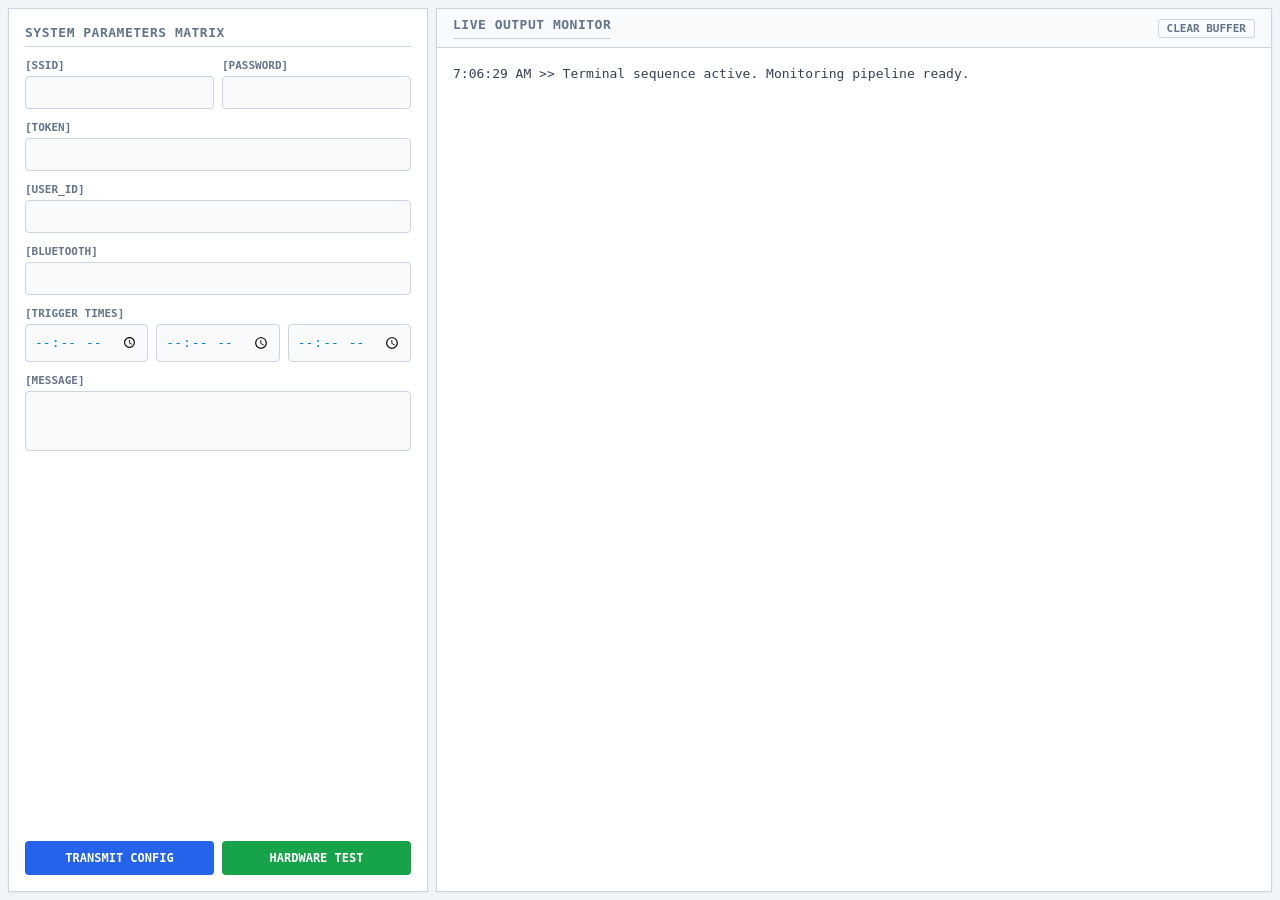
==== commit 15618c32: "Add files via upload" ====
--- a/index.html
+++ b/index.html
@@ -43,9 +43,11 @@
 
         <div class="form-group">
             <label>[TRIGGER TIMES]</label>
-            <div class="time-row"><label>TIME_1</label><input type="time" id="time_1"></div>
-            <div class="time-row"><label>TIME_2</label><input type="time" id="time_2"></div>
-            <div class="time-row"><label>TIME_3</label><input type="time" id="time_3"></div>
+            <div style="display: grid; grid-template-columns: repeat(3, 1fr); gap: 8px;">
+                <input type="time" id="time_1">
+                <input type="time" id="time_2">
+                <input type="time" id="time_3">
+            </div>
         </div>
 
         <div class="form-group">
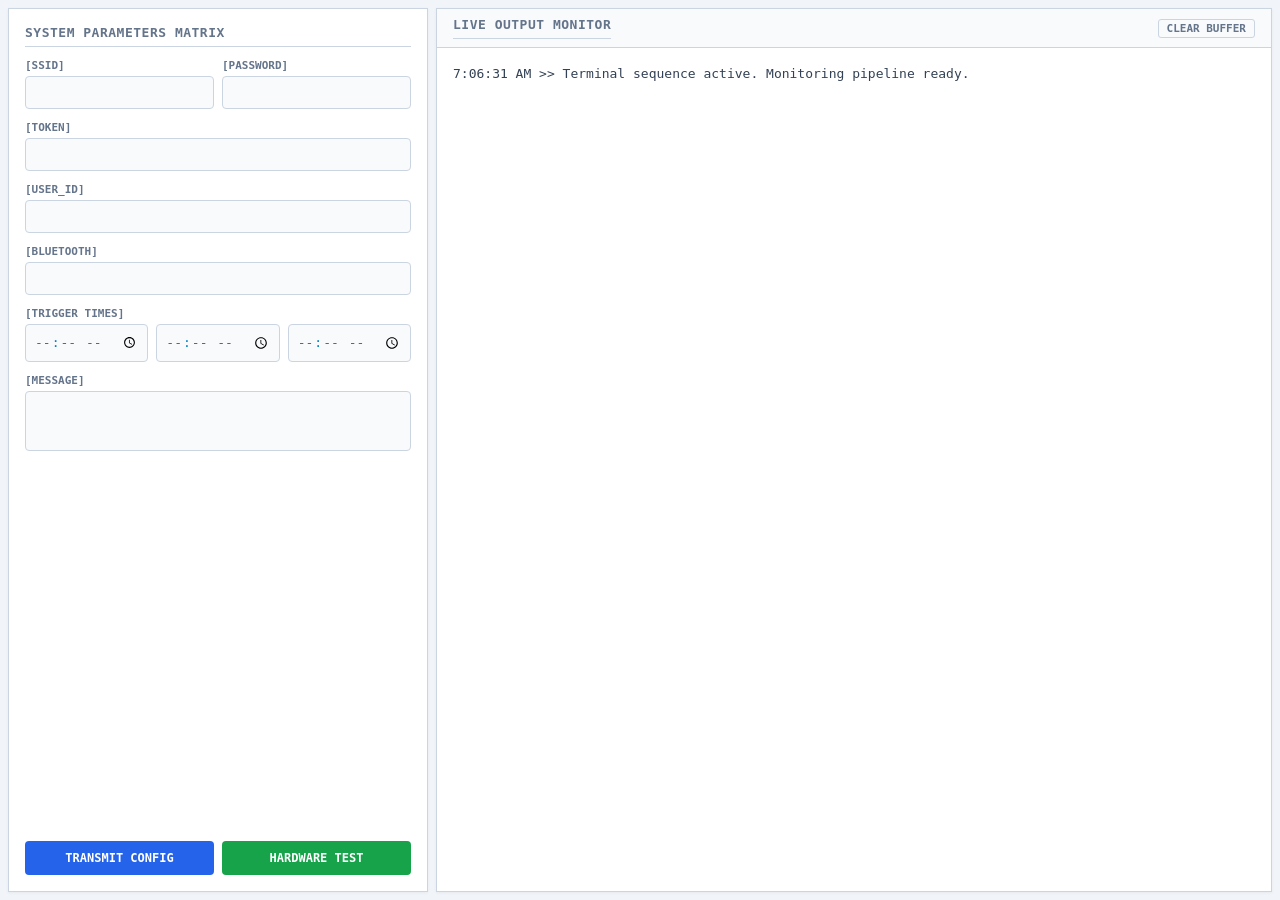
==== commit cf22456c: "Add files via upload" ====
--- a/index.html
+++ b/index.html
@@ -44,9 +44,9 @@
         <div class="form-group">
             <label>[TRIGGER TIMES]</label>
             <div style="display: grid; grid-template-columns: repeat(3, 1fr); gap: 8px;">
-                <input type="time" id="time_1">
-                <input type="time" id="time_2">
-                <input type="time" id="time_3">
+                <input type="time" id="time_1" step="60">
+                <input type="time" id="time_2" step="60">
+                <input type="time" id="time_3" step="60">
             </div>
         </div>
 
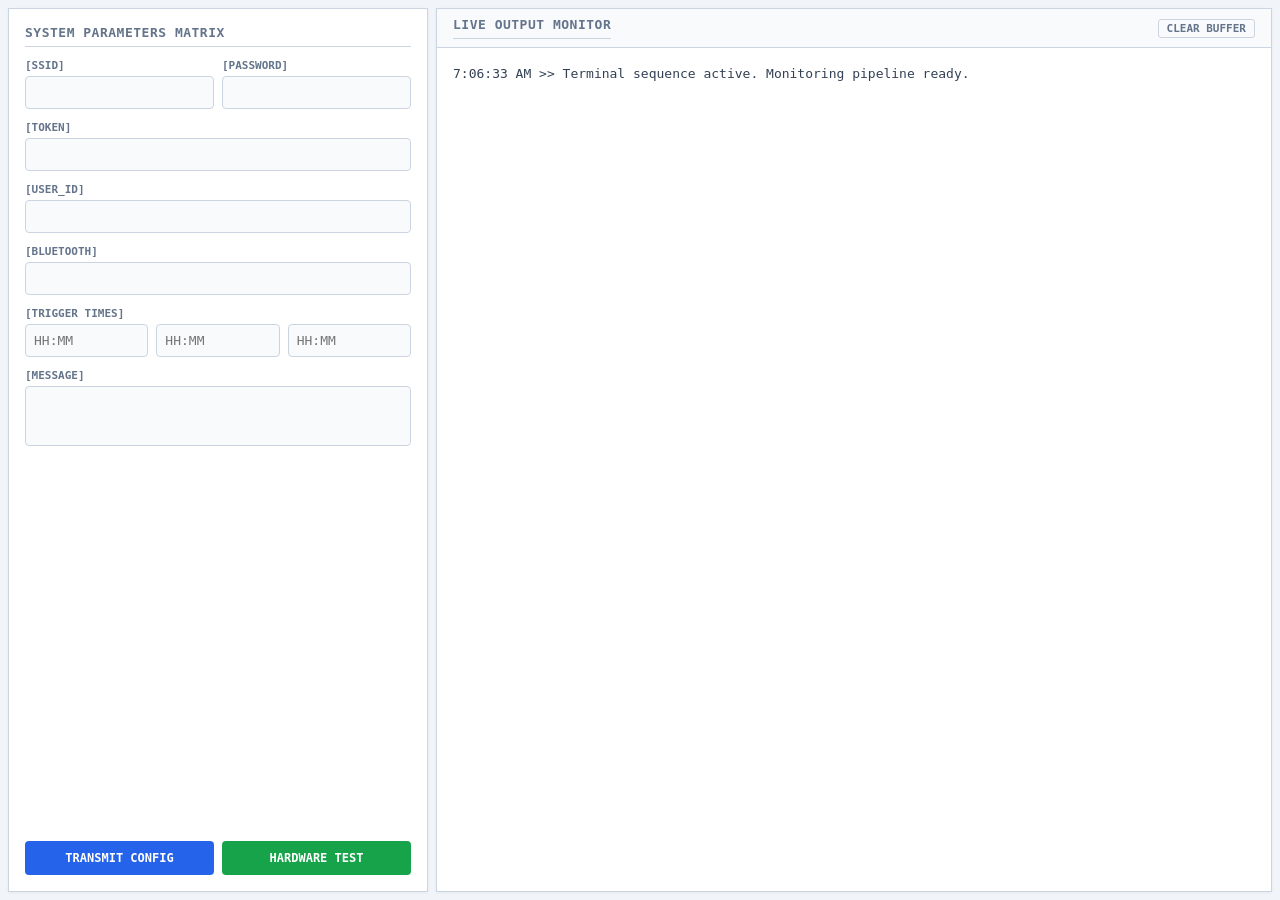
==== commit d4c6bf70: "Add files via upload" ====
--- a/index.html
+++ b/index.html
@@ -44,9 +44,9 @@
         <div class="form-group">
             <label>[TRIGGER TIMES]</label>
             <div style="display: grid; grid-template-columns: repeat(3, 1fr); gap: 8px;">
-                <input type="time" id="time_1" step="60">
-                <input type="time" id="time_2" step="60">
-                <input type="time" id="time_3" step="60">
+                <input type="text" id="time_1" placeholder="HH:MM" pattern="([01][0-9]|2[0-3]):[0-5][0-9]" maxlength="5" autocomplete="off">
+                <input type="text" id="time_2" placeholder="HH:MM" pattern="([01][0-9]|2[0-3]):[0-5][0-9]" maxlength="5" autocomplete="off">
+                <input type="text" id="time_3" placeholder="HH:MM" pattern="([01][0-9]|2[0-3]):[0-5][0-9]" maxlength="5" autocomplete="off">
             </div>
         </div>
 
